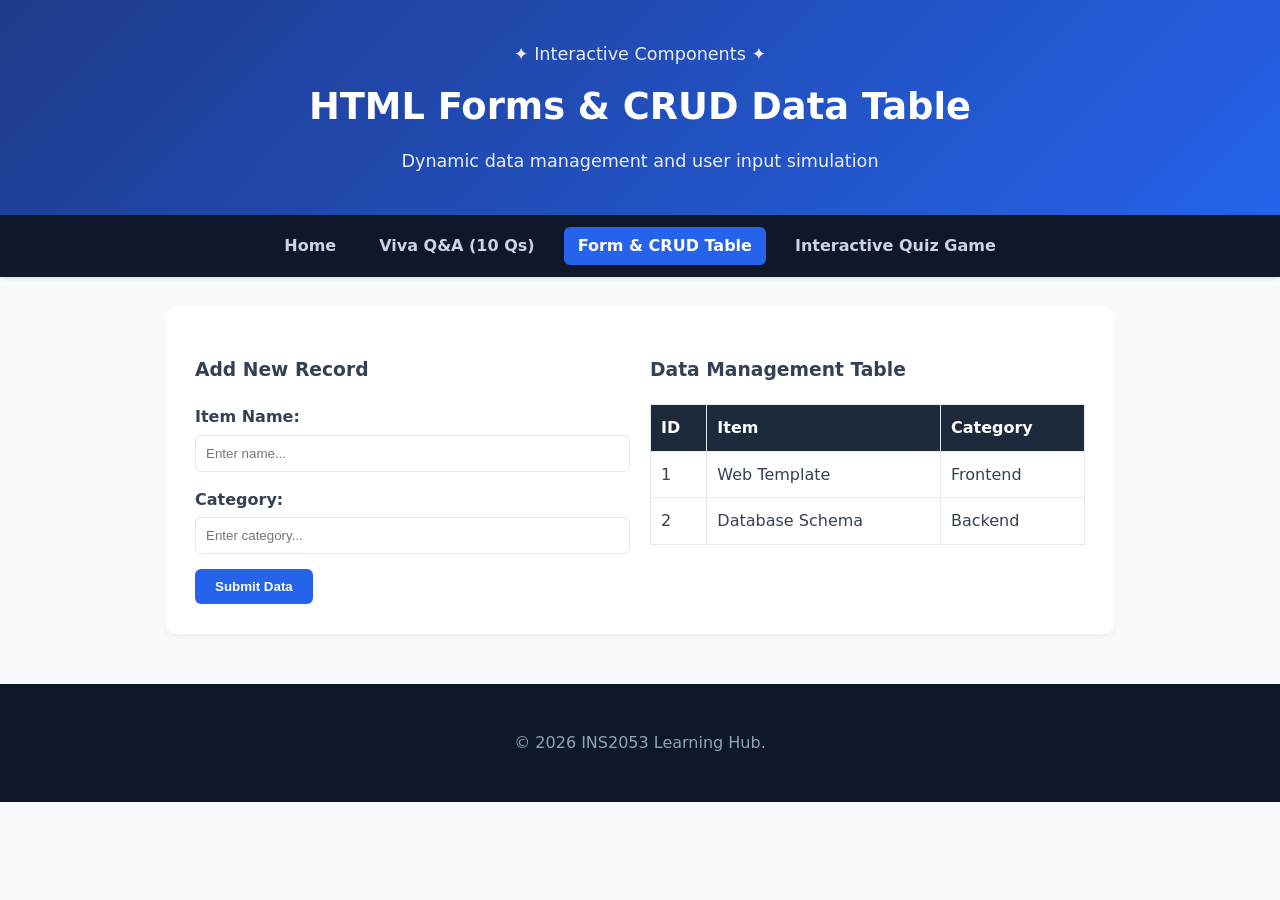
==== crud-form.html @ e2507427 "Save and push all multi-page files" ====
<!DOCTYPE html>
<html lang="en">
<head>
    <meta charset="UTF-8">
    <meta name="viewport" content="width=device-width, initial-scale=1.0">
    <title>Form & CRUD - INS2053 Learning Hub</title>
    <link rel="stylesheet" href="css/style.css">
    <style>
        .grid { display: grid; grid-template-columns: 1fr 1fr; gap: 20px; }
        .form-group { margin-bottom: 15px; }
        .form-group label { display: block; font-weight: 600; margin-bottom: 5px; }
        .form-group input { width: 100%; padding: 10px; border: 1px solid var(--border-color); border-radius: 6px; box-sizing: border-box; }
        .btn { background: var(--primary); color: white; border: none; padding: 10px 20px; border-radius: 6px; cursor: pointer; font-weight: 600; }
        table { width: 100%; border-collapse: collapse; margin-top: 10px; }
        th, td { border: 1px solid var(--border-color); padding: 10px; text-align: left; }
        thead { background: #1e293b; color: white; }
    </style>
</head>
<body>
    <header>
        <p>✦ Interactive Components ✦</p>
        <h1>HTML Forms & CRUD Data Table</h1>
        <p>Dynamic data management and user input simulation</p>
    </header>

    <nav>
        <a href="index.html">Home</a>
        <a href="viva-guide.html">Viva Q&A (10 Qs)</a>
        <a href="crud-form.html" class="active">Form & CRUD Table</a>
        <a href="quiz.html">Interactive Quiz Game</a>
    </nav>

    <div class="container">
        <div class="card grid">
            <div>
                <h3>Add New Record</h3>
                <form>
                    <div class="form-group">
                        <label>Item Name:</label>
                        <input type="text" placeholder="Enter name..." required>
                    </div>
                    <div class="form-group">
                        <label>Category:</label>
                        <input type="text" placeholder="Enter category..." required>
                    </div>
                    <button type="submit" class="btn">Submit Data</button>
                </form>
            </div>
            <div>
                <h3>Data Management Table</h3>
                <table>
                    <thead>
                        <tr><th scope="col">ID</th><th scope="col">Item</th><th scope="col">Category</th></tr>
                    </thead>
                    <tbody>
                        <tr><td>1</td><td>Web Template</td><td>Frontend</td></tr>
                        <tr><td>2</td><td>Database Schema</td><td>Backend</td></tr>
                    </tbody>
                </table>
            </div>
        </div>
    </div>

    <footer>
        <p>&copy; 2026 INS2053 Learning Hub.</p>
    </footer>
</body>
</html>
---- css/style.css ----
:root {
    --primary: #2563eb;
    --primary-dark: #1d4ed8;
    --accent: #0ea5e9;
    --bg-color: #f8fafc;
    --text-color: #334155;
    --card-bg: #ffffff;
    --border-color: #e2e8f0;
}
body {
    font-family: 'Segoe UI', system-ui, -apple-system, sans-serif;
    background-color: var(--bg-color);
    color: var(--text-color);
    line-height: 1.6;
    margin: 0;
    padding: 0;
}
header {
    background: linear-gradient(135deg, #1e3a8a, #2563eb);
    color: white;
    text-align: center;
    padding: 40px 20px;
}
header h1 { margin: 10px 0; font-size: 2.3rem; }
header p { margin: 0; opacity: 0.9; font-size: 1.1rem; }

nav {
    background: #0f172a;
    display: flex;
    justify-content: center;
    gap: 15px;
    padding: 12px 0;
    position: sticky;
    top: 0;
    z-index: 1000;
    box-shadow: 0 2px 4px rgba(0,0,0,0.1);
}
nav a {
    color: #cbd5e1;
    text-decoration: none;
    font-weight: 600;
    padding: 6px 14px;
    border-radius: 6px;
    transition: all 0.2s;
}
nav a:hover, nav a.active {
    color: white;
    background-color: var(--primary);
}

.container {
    max-width: 950px;
    margin: 30px auto;
    padding: 0 20px;
}
.card, .quiz-box, .q-card {
    background: var(--card-bg);
    padding: 30px;
    border-radius: 12px;
    box-shadow: 0 4px 6px -1px rgba(0, 0, 0, 0.05);
    margin-bottom: 25px;
}
.banner-img {
    width: 100%;
    max-height: 300px;
    object-fit: cover;
    border-radius: 8px;
    margin-bottom: 20px;
}
pre {
    background: #0f172a;
    color: #e2e8f0;
    padding: 15px;
    border-radius: 8px;
    overflow-x: auto;
    font-size: 0.9rem;
}
.dialogue {
    background: #f1f5f9;
    border-left: 4px solid var(--accent);
    padding: 15px;
    border-radius: 0 8px 8px 0;
    margin-top: 15px;
}
footer {
    background: #0f172a;
    color: #94a3b8;
    text-align: center;
    padding: 30px 20px;
    margin-top: 50px;
}
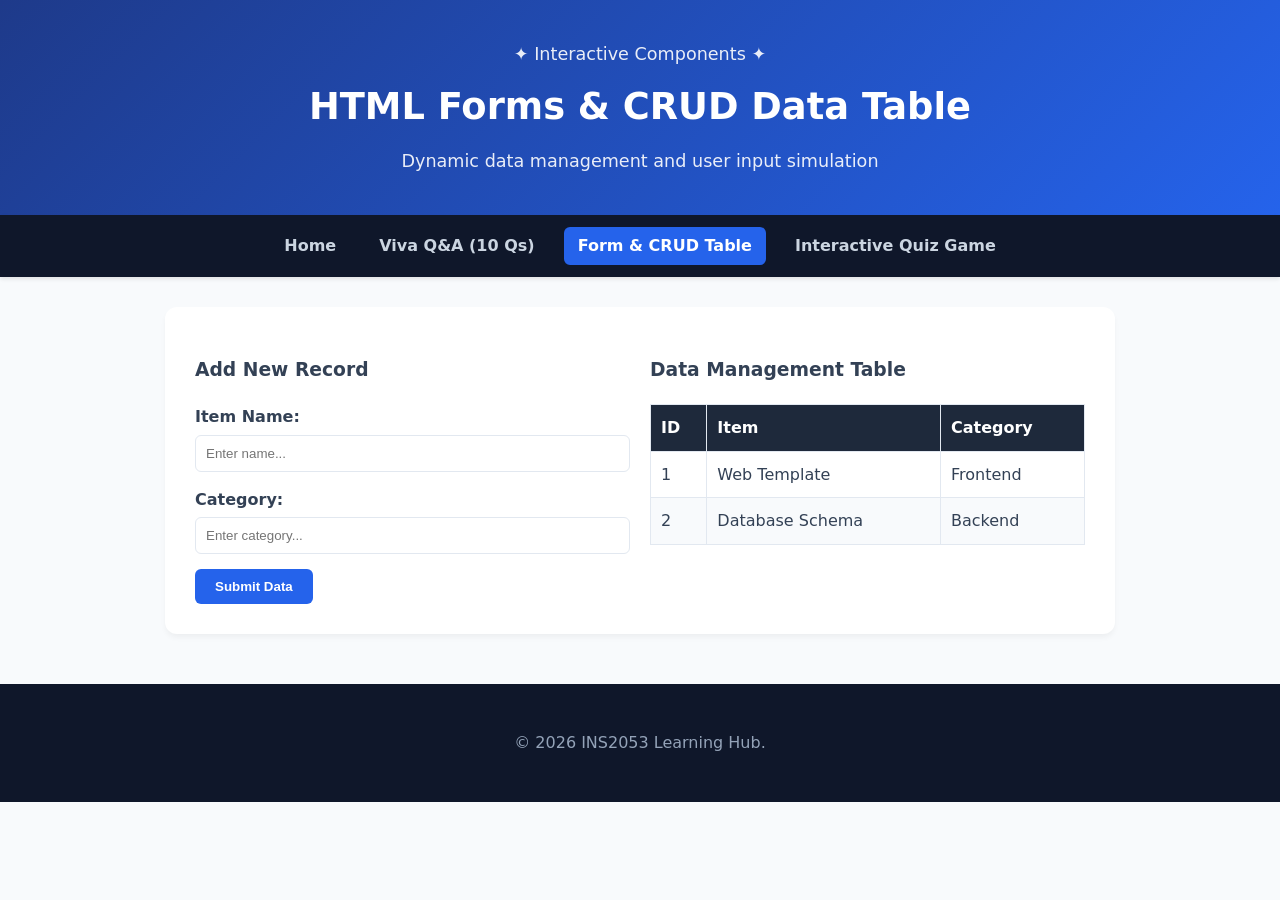
==== commit 27d10d71: "Configure multi-page architecture with separate HTML files" ====
--- a/crud-form.html
+++ b/crud-form.html
@@ -7,13 +7,16 @@
     <link rel="stylesheet" href="css/style.css">
     <style>
         .grid { display: grid; grid-template-columns: 1fr 1fr; gap: 20px; }
+        @media(max-width: 768px) { .grid { grid-template-columns: 1fr; } }
         .form-group { margin-bottom: 15px; }
         .form-group label { display: block; font-weight: 600; margin-bottom: 5px; }
         .form-group input { width: 100%; padding: 10px; border: 1px solid var(--border-color); border-radius: 6px; box-sizing: border-box; }
-        .btn { background: var(--primary); color: white; border: none; padding: 10px 20px; border-radius: 6px; cursor: pointer; font-weight: 600; }
+        .btn { background: var(--primary); color: white; border: none; padding: 10px 20px; border-radius: 6px; font-weight: 600; cursor: pointer; }
+        .btn:hover { background: var(--primary-dark); }
         table { width: 100%; border-collapse: collapse; margin-top: 10px; }
         th, td { border: 1px solid var(--border-color); padding: 10px; text-align: left; }
         thead { background: #1e293b; color: white; }
+        tr:nth-child(even) { background-color: #f8fafc; }
     </style>
 </head>
 <body>
@@ -34,21 +37,21 @@
         <div class="card grid">
             <div>
                 <h3>Add New Record</h3>
-                <form>
+                <form onsubmit="addRow(event)">
                     <div class="form-group">
                         <label>Item Name:</label>
-                        <input type="text" placeholder="Enter name..." required>
+                        <input type="text" id="itemName" placeholder="Enter name..." required>
                     </div>
                     <div class="form-group">
                         <label>Category:</label>
-                        <input type="text" placeholder="Enter category..." required>
+                        <input type="text" id="itemCat" placeholder="Enter category..." required>
                     </div>
                     <button type="submit" class="btn">Submit Data</button>
                 </form>
             </div>
             <div>
                 <h3>Data Management Table</h3>
-                <table>
+                <table id="dataTable">
                     <thead>
                         <tr><th scope="col">ID</th><th scope="col">Item</th><th scope="col">Category</th></tr>
                     </thead>
@@ -64,5 +67,21 @@
     <footer>
         <p>&copy; 2026 INS2053 Learning Hub.</p>
     </footer>
+
+    <script>
+        let rowCount = 2;
+        function addRow(e) {
+            e.preventDefault();
+            const name = document.getElementById('itemName').value;
+            const cat = document.getElementById('itemCat').value;
+            rowCount++;
+            const tbody = document.querySelector('#dataTable tbody');
+            const tr = document.createElement('tr');
+            tr.innerHTML = `<td>${rowCount}</td><td>${name}</td><td>${cat}</td>`;
+            tbody.appendChild(tr);
+            document.getElementById('itemName').value = '';
+            document.getElementById('itemCat').value = '';
+        }
+    </script>
 </body>
 </html>
--- a/css/style.css
+++ b/css/style.css
@@ -53,20 +53,14 @@
     margin: 30px auto;
     padding: 0 20px;
 }
-.card, .quiz-box, .q-card {
+.card, .q-card, .quiz-box {
     background: var(--card-bg);
     padding: 30px;
     border-radius: 12px;
     box-shadow: 0 4px 6px -1px rgba(0, 0, 0, 0.05);
     margin-bottom: 25px;
 }
-.banner-img {
-    width: 100%;
-    max-height: 300px;
-    object-fit: cover;
-    border-radius: 8px;
-    margin-bottom: 20px;
-}
+h2 { color: #1e293b; border-bottom: 2px solid var(--border-color); padding-bottom: 10px; }
 pre {
     background: #0f172a;
     color: #e2e8f0;
@@ -78,9 +72,9 @@
 .dialogue {
     background: #f1f5f9;
     border-left: 4px solid var(--accent);
-    padding: 15px;
-    border-radius: 0 8px 8px 0;
-    margin-top: 15px;
+    padding: 12px 15px;
+    border-radius: 0 6px 6px 0;
+    margin-top: 10px;
 }
 footer {
     background: #0f172a;
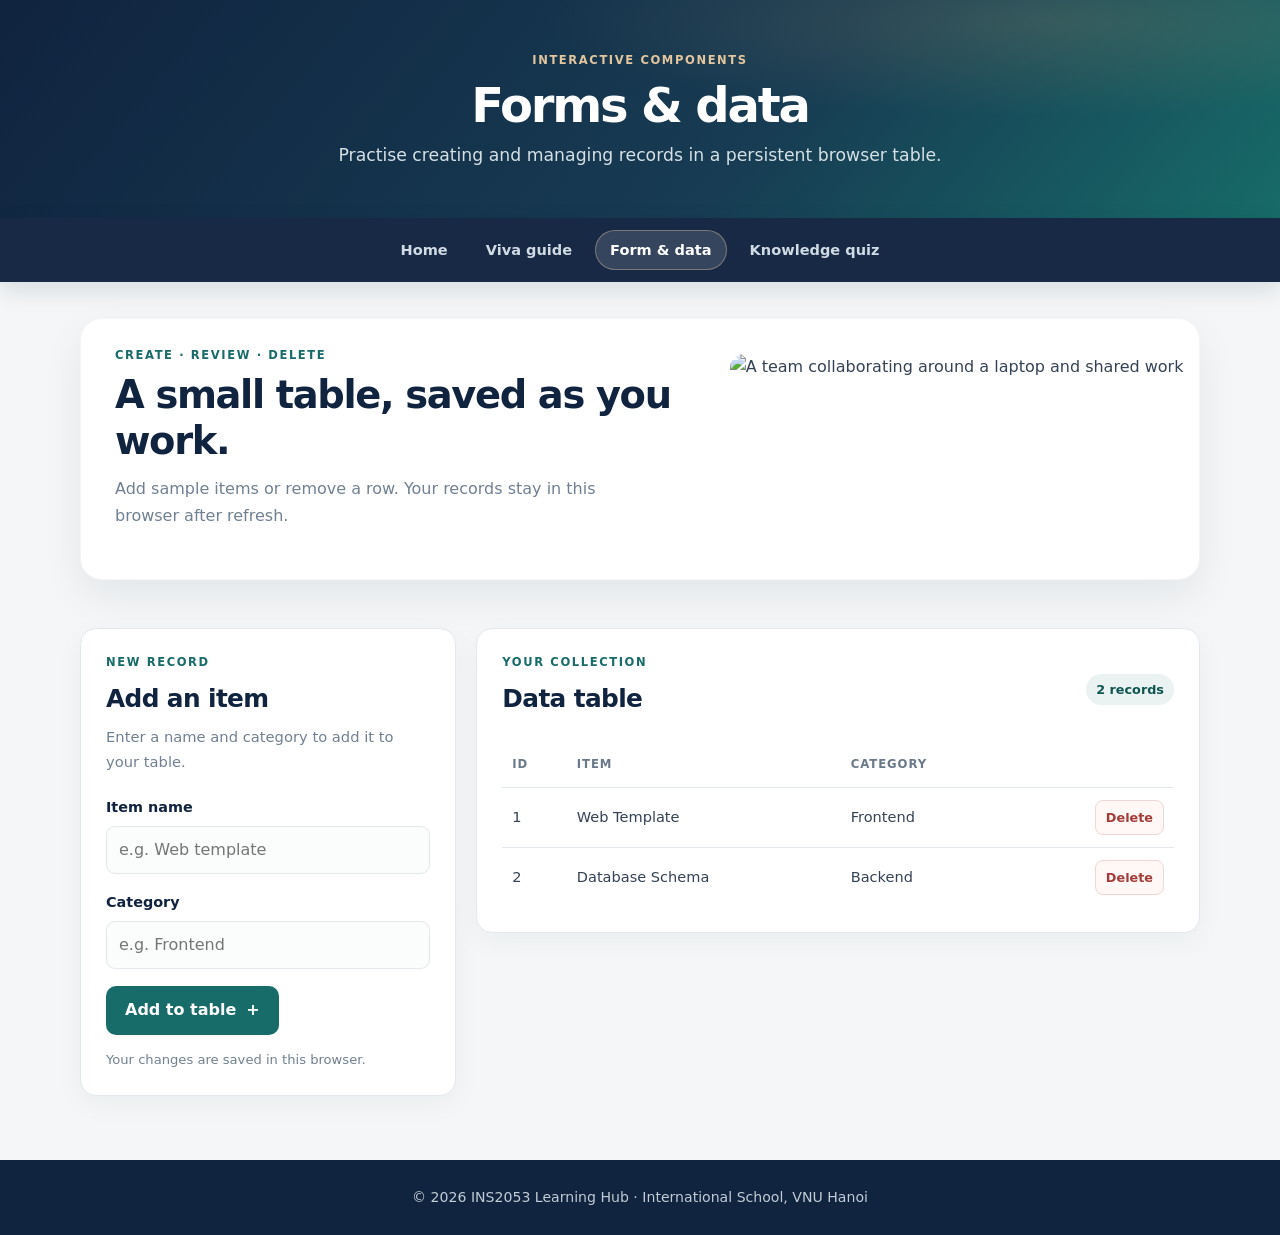
==== commit e8d2c5df: "Enhance UI, add images and advanced interactive features via Antigravity" ====
--- a/crud-form.html
+++ b/crud-form.html
@@ -3,85 +3,166 @@
 <head>
     <meta charset="UTF-8">
     <meta name="viewport" content="width=device-width, initial-scale=1.0">
-    <title>Form & CRUD - INS2053 Learning Hub</title>
+    <meta name="theme-color" content="#10233f">
+    <title>Form &amp; Data - INS2053 Learning Hub</title>
     <link rel="stylesheet" href="css/style.css">
-    <style>
-        .grid { display: grid; grid-template-columns: 1fr 1fr; gap: 20px; }
-        @media(max-width: 768px) { .grid { grid-template-columns: 1fr; } }
-        .form-group { margin-bottom: 15px; }
-        .form-group label { display: block; font-weight: 600; margin-bottom: 5px; }
-        .form-group input { width: 100%; padding: 10px; border: 1px solid var(--border-color); border-radius: 6px; box-sizing: border-box; }
-        .btn { background: var(--primary); color: white; border: none; padding: 10px 20px; border-radius: 6px; font-weight: 600; cursor: pointer; }
-        .btn:hover { background: var(--primary-dark); }
-        table { width: 100%; border-collapse: collapse; margin-top: 10px; }
-        th, td { border: 1px solid var(--border-color); padding: 10px; text-align: left; }
-        thead { background: #1e293b; color: white; }
-        tr:nth-child(even) { background-color: #f8fafc; }
-    </style>
 </head>
 <body>
-    <header>
-        <p>✦ Interactive Components ✦</p>
-        <h1>HTML Forms & CRUD Data Table</h1>
-        <p>Dynamic data management and user input simulation</p>
+    <header class="site-header page-header">
+        <p class="eyebrow">INTERACTIVE COMPONENTS</p>
+        <h1>Forms &amp; data</h1>
+        <p>Practise creating and managing records in a persistent browser table.</p>
     </header>
-
-    <nav>
+    <nav aria-label="Main navigation">
         <a href="index.html">Home</a>
-        <a href="viva-guide.html">Viva Q&A (10 Qs)</a>
-        <a href="crud-form.html" class="active">Form & CRUD Table</a>
-        <a href="quiz.html">Interactive Quiz Game</a>
+        <a href="viva-guide.html">Viva guide</a>
+        <a href="crud-form.html" class="active" aria-current="page">Form &amp; data</a>
+        <a href="quiz.html">Knowledge quiz</a>
     </nav>
 
-    <div class="container">
-        <div class="card grid">
+    <main class="container">
+        <section class="page-intro">
             <div>
-                <h3>Add New Record</h3>
-                <form onsubmit="addRow(event)">
+                <p class="eyebrow">CREATE · REVIEW · DELETE</p>
+                <h2>A small table, saved as you work.</h2>
+                <p>Add sample items or remove a row. Your records stay in this browser after refresh.</p>
+            </div>
+            <img src="https://images.unsplash.com/photo-1553877522-43269d4ea984?auto=format&amp;fit=crop&amp;w=1000&amp;q=85" alt="A team collaborating around a laptop and shared work">
+        </section>
+
+        <div class="crud-layout">
+            <section class="card form-card">
+                <p class="eyebrow">NEW RECORD</p>
+                <h2>Add an item</h2>
+                <p class="muted">Enter a name and category to add it to your table.</p>
+                <form id="recordForm">
                     <div class="form-group">
-                        <label>Item Name:</label>
-                        <input type="text" id="itemName" placeholder="Enter name..." required>
+                        <label for="itemName">Item name</label>
+                        <input type="text" id="itemName" name="itemName" placeholder="e.g. Web template" maxlength="100" required>
                     </div>
                     <div class="form-group">
-                        <label>Category:</label>
-                        <input type="text" id="itemCat" placeholder="Enter category..." required>
+                        <label for="itemCat">Category</label>
+                        <input type="text" id="itemCat" name="itemCat" placeholder="e.g. Frontend" maxlength="60" required>
                     </div>
-                    <button type="submit" class="btn">Submit Data</button>
+                    <button type="submit" class="button">Add to table <span aria-hidden="true">+</span></button>
                 </form>
-            </div>
-            <div>
-                <h3>Data Management Table</h3>
-                <table id="dataTable">
-                    <thead>
-                        <tr><th scope="col">ID</th><th scope="col">Item</th><th scope="col">Category</th></tr>
-                    </thead>
-                    <tbody>
-                        <tr><td>1</td><td>Web Template</td><td>Frontend</td></tr>
-                        <tr><td>2</td><td>Database Schema</td><td>Backend</td></tr>
-                    </tbody>
-                </table>
-            </div>
+                <p id="storageStatus" class="status-message" role="status">Your changes are saved in this browser.</p>
+            </section>
+
+            <section class="card table-card">
+                <div class="table-heading">
+                    <div>
+                        <p class="eyebrow">YOUR COLLECTION</p>
+                        <h2>Data table</h2>
+                    </div>
+                    <span id="recordCount" class="count-badge">0 records</span>
+                </div>
+                <div class="table-scroll">
+                    <table id="dataTable">
+                        <thead>
+                            <tr><th scope="col">ID</th><th scope="col">Item</th><th scope="col">Category</th><th scope="col"><span class="visually-hidden">Actions</span></th></tr>
+                        </thead>
+                        <tbody></tbody>
+                    </table>
+                </div>
+                <p id="emptyTable" class="empty-state" hidden>No records yet. Add your first item using the form.</p>
+            </section>
         </div>
-    </div>
+    </main>
+    <footer><p>&copy; 2026 INS2053 Learning Hub · International School, VNU Hanoi</p></footer>
+    <script>
+        const storageKey = 'ins2053-learning-hub-records';
+        const defaultRecords = [
+            { id: 1, name: 'Web Template', category: 'Frontend' },
+            { id: 2, name: 'Database Schema', category: 'Backend' }
+        ];
+        const form = document.getElementById('recordForm');
+        const tableBody = document.querySelector('#dataTable tbody');
+        const storageStatus = document.getElementById('storageStatus');
+        const recordCount = document.getElementById('recordCount');
+        const emptyTable = document.getElementById('emptyTable');
+        let records = defaultRecords.map((record) => ({ ...record }));
 
-    <footer>
-        <p>&copy; 2026 INS2053 Learning Hub.</p>
-    </footer>
+        function setStatus(message, isError = false) {
+            storageStatus.textContent = message;
+            storageStatus.classList.toggle('status-error', isError);
+        }
 
-    <script>
-        let rowCount = 2;
-        function addRow(e) {
-            e.preventDefault();
-            const name = document.getElementById('itemName').value;
-            const cat = document.getElementById('itemCat').value;
-            rowCount++;
-            const tbody = document.querySelector('#dataTable tbody');
-            const tr = document.createElement('tr');
-            tr.innerHTML = `<td>${rowCount}</td><td>${name}</td><td>${cat}</td>`;
-            tbody.appendChild(tr);
-            document.getElementById('itemName').value = '';
-            document.getElementById('itemCat').value = '';
+        function loadRecords() {
+            try {
+                const savedRecords = localStorage.getItem(storageKey);
+                if (savedRecords === null) return;
+
+                const parsedRecords = JSON.parse(savedRecords);
+                if (!Array.isArray(parsedRecords) || parsedRecords.some((record) =>
+                    !record || !Number.isInteger(record.id) || typeof record.name !== 'string' || typeof record.category !== 'string'
+                )) {
+                    throw new Error('Saved records have an invalid format.');
+                }
+                records = parsedRecords;
+            } catch (error) {
+                setStatus('Saved data could not be loaded. The sample records are shown; changes may not persist.', true);
+                console.error('Unable to load saved records:', error);
+            }
         }
+
+        function saveRecords() {
+            try {
+                localStorage.setItem(storageKey, JSON.stringify(records));
+                setStatus('Your changes are saved in this browser.');
+            } catch (error) {
+                setStatus('Could not save changes in this browser. Check storage settings and try again.', true);
+                console.error('Unable to save records:', error);
+            }
+        }
+
+        function renderRecords() {
+            tableBody.replaceChildren();
+            records.forEach((record) => {
+                const row = document.createElement('tr');
+                [record.id, record.name, record.category].forEach((value) => {
+                    const cell = document.createElement('td');
+                    cell.textContent = value;
+                    row.appendChild(cell);
+                });
+
+                const actionCell = document.createElement('td');
+                actionCell.className = 'action-cell';
+                const deleteButton = document.createElement('button');
+                deleteButton.type = 'button';
+                deleteButton.className = 'delete-button';
+                deleteButton.textContent = 'Delete';
+                deleteButton.setAttribute('aria-label', `Delete ${record.name}`);
+                deleteButton.addEventListener('click', () => {
+                    records = records.filter((item) => item.id !== record.id);
+                    renderRecords();
+                    saveRecords();
+                });
+                actionCell.appendChild(deleteButton);
+                row.appendChild(actionCell);
+                tableBody.appendChild(row);
+            });
+            recordCount.textContent = `${records.length} ${records.length === 1 ? 'record' : 'records'}`;
+            emptyTable.hidden = records.length !== 0;
+        }
+
+        form.addEventListener('submit', (event) => {
+            event.preventDefault();
+            const formData = new FormData(form);
+            const name = formData.get('itemName').trim();
+            const category = formData.get('itemCat').trim();
+            if (!name || !category) return;
+
+            const nextId = records.reduce((highestId, record) => Math.max(highestId, record.id), 0) + 1;
+            records.push({ id: nextId, name, category });
+            renderRecords();
+            saveRecords();
+            form.reset();
+            document.getElementById('itemName').focus();
+        });
+
+        loadRecords();
+        renderRecords();
     </script>
 </body>
-</html>+</html>
--- a/css/style.css
+++ b/css/style.css
@@ -1,85 +1,804 @@
 :root {
-    --primary: #2563eb;
-    --primary-dark: #1d4ed8;
-    --accent: #0ea5e9;
-    --bg-color: #f8fafc;
-    --text-color: #334155;
+    color-scheme: light;
+    --primary: #176b68;
+    --primary-dark: #105552;
+    --navy: #10233f;
+    --accent: #d3a66a;
+    --bg-color: #f4f6f7;
+    --text-color: #344255;
+    --muted-color: #708092;
     --card-bg: #ffffff;
-    --border-color: #e2e8f0;
-}
+    --border-color: #e2e8ec;
+    --shadow: 0 16px 40px rgba(16, 35, 63, 0.07);
+}
+
+* {
+    box-sizing: border-box;
+}
+
+html {
+    scroll-behavior: smooth;
+}
+
 body {
-    font-family: 'Segoe UI', system-ui, -apple-system, sans-serif;
-    background-color: var(--bg-color);
+    min-width: 320px;
+    margin: 0;
+    background: var(--bg-color);
     color: var(--text-color);
-    line-height: 1.6;
-    margin: 0;
-    padding: 0;
-}
-header {
-    background: linear-gradient(135deg, #1e3a8a, #2563eb);
-    color: white;
+    font-family: "Segoe UI", system-ui, -apple-system, BlinkMacSystemFont, sans-serif;
+    font-size: 16px;
+    line-height: 1.65;
+}
+
+a {
+    color: var(--primary);
+}
+
+a:focus-visible,
+button:focus-visible,
+input:focus-visible {
+    outline: 3px solid rgba(211, 166, 106, 0.8);
+    outline-offset: 3px;
+}
+
+.site-header {
+    padding: 66px 24px 60px;
+    background:
+        radial-gradient(ellipse at 82% 10%, rgba(211, 166, 106, 0.17), transparent 34%),
+        linear-gradient(130deg, #10233f 0%, #173c53 60%, #176b68 100%);
+    color: #fff;
     text-align: center;
-    padding: 40px 20px;
-}
-header h1 { margin: 10px 0; font-size: 2.3rem; }
-header p { margin: 0; opacity: 0.9; font-size: 1.1rem; }
+}
+
+.site-header h1 {
+    margin: 9px 0 8px;
+    font-size: clamp(2.15rem, 5vw, 3.55rem);
+    font-weight: 650;
+    letter-spacing: -0.045em;
+    line-height: 1.15;
+}
+
+.site-header > p:last-child {
+    margin: 0;
+    color: #d5e0e5;
+    font-size: 1.08rem;
+}
+
+.eyebrow {
+    margin: 0 0 8px;
+    color: var(--primary);
+    font-size: 0.72rem;
+    font-weight: 750;
+    letter-spacing: 0.14em;
+    line-height: 1.5;
+}
+
+.site-header .eyebrow {
+    color: #e4c69e;
+}
 
 nav {
-    background: #0f172a;
+    position: sticky;
+    z-index: 10;
+    top: 0;
     display: flex;
     justify-content: center;
+    gap: 8px;
+    padding: 12px 20px;
+    background: rgba(16, 35, 63, 0.97);
+    box-shadow: 0 8px 24px rgba(16, 35, 63, 0.12);
+    backdrop-filter: blur(12px);
+}
+
+nav a {
+    padding: 8px 15px;
+    border-radius: 999px;
+    color: #d0dbe3;
+    font-size: 0.91rem;
+    font-weight: 600;
+    text-decoration: none;
+    transition: background-color 160ms ease, color 160ms ease;
+}
+
+nav a:hover,
+nav a.active {
+    background: rgba(255, 255, 255, 0.13);
+    color: #fff;
+}
+
+nav a.active {
+    box-shadow: inset 0 0 0 1px rgba(228, 198, 158, 0.4);
+}
+
+.container {
+    width: min(1120px, 100% - 40px);
+    margin: 36px auto 64px;
+}
+
+.hero-card,
+.page-intro {
+    display: grid;
+    grid-template-columns: 1fr 0.92fr;
+    align-items: center;
+    gap: 34px;
+    overflow: hidden;
+    margin-bottom: 48px;
+    border: 1px solid rgba(16, 35, 63, 0.04);
+    border-radius: 22px;
+    background: var(--card-bg);
+    box-shadow: var(--shadow);
+}
+
+.hero-card {
+    min-height: 350px;
+    padding: 34px 0 34px 42px;
+}
+
+.hero-copy h2,
+.page-intro h2 {
+    margin: 0 0 12px;
+    color: var(--navy);
+    font-size: clamp(1.75rem, 3vw, 2.45rem);
+    letter-spacing: -0.035em;
+    line-height: 1.2;
+}
+
+.hero-copy > p:not(.eyebrow),
+.page-intro > div > p:not(.eyebrow) {
+    max-width: 500px;
+    margin: 0 0 22px;
+    color: var(--muted-color);
+}
+
+.hero-image {
+    width: 100%;
+    height: 282px;
+    object-fit: cover;
+    border-radius: 16px 0 0 16px;
+}
+
+.button-link,
+.button {
+    display: inline-flex;
+    align-items: center;
+    justify-content: center;
+    gap: 10px;
+    min-height: 46px;
+    padding: 11px 19px;
+    border: 0;
+    border-radius: 10px;
+    background: var(--primary);
+    color: #fff;
+    font: inherit;
+    font-weight: 650;
+    text-decoration: none;
+    cursor: pointer;
+    transition: transform 160ms ease, background-color 160ms ease, box-shadow 160ms ease;
+}
+
+.button-link:hover,
+.button:hover {
+    transform: translateY(-1px);
+    background: var(--primary-dark);
+    box-shadow: 0 8px 18px rgba(23, 107, 104, 0.2);
+}
+
+.section-heading {
+    margin-bottom: 20px;
+}
+
+.section-heading h2,
+.resource-card h2,
+.card h2 {
+    margin: 0;
+    color: var(--navy);
+    font-size: 1.55rem;
+    letter-spacing: -0.025em;
+}
+
+.feature-grid {
+    display: grid;
+    grid-template-columns: repeat(3, 1fr);
+    gap: 18px;
+    margin-bottom: 24px;
+}
+
+.feature-card {
+    display: flex;
+    min-height: 230px;
+    flex-direction: column;
+    align-items: flex-start;
+    padding: 25px;
+    border: 1px solid var(--border-color);
+    border-radius: 16px;
+    background: var(--card-bg);
+    color: inherit;
+    text-decoration: none;
+    box-shadow: 0 8px 24px rgba(16, 35, 63, 0.04);
+    transition: transform 180ms ease, box-shadow 180ms ease;
+}
+
+.feature-card:hover {
+    transform: translateY(-3px);
+    box-shadow: var(--shadow);
+}
+
+.feature-number {
+    color: var(--accent);
+    font-size: 0.8rem;
+    font-weight: 750;
+    letter-spacing: 0.12em;
+}
+
+.feature-card h3 {
+    margin: 15px 0 5px;
+    color: var(--navy);
+    font-size: 1.15rem;
+}
+
+.feature-card p {
+    margin: 0 0 18px;
+    color: var(--muted-color);
+    font-size: 0.93rem;
+}
+
+.text-link {
+    margin-top: auto;
+    color: var(--primary);
+    font-size: 0.9rem;
+    font-weight: 700;
+}
+
+.resource-card {
+    display: flex;
+    align-items: center;
+    justify-content: space-between;
+    gap: 24px;
+    padding: 27px 30px;
+    border-radius: 16px;
+    background: #eaf0ef;
+}
+
+.resource-card p:not(.eyebrow) {
+    margin: 5px 0 0;
+    color: var(--muted-color);
+}
+
+.resource-links {
+    display: grid;
+    flex: 0 0 auto;
+    gap: 8px;
+}
+
+.resource-links a {
+    font-weight: 650;
+    text-decoration: none;
+}
+
+.page-header {
+    padding-top: 52px;
+    padding-bottom: 48px;
+}
+
+.page-header h1 {
+    font-size: clamp(2rem, 4vw, 3rem);
+}
+
+.page-intro {
+    min-height: 245px;
+    grid-template-columns: 1fr 0.8fr;
+    gap: 28px;
+    padding: 28px 0 28px 34px;
+}
+
+.page-intro img {
+    width: 100%;
+    height: 190px;
+    object-fit: cover;
+    border-radius: 14px 0 0 14px;
+}
+
+.search-panel,
+.card,
+.q-card,
+.quiz-question,
+.score-card {
+    border: 1px solid var(--border-color);
+    border-radius: 16px;
+    background: var(--card-bg);
+    box-shadow: 0 8px 28px rgba(16, 35, 63, 0.045);
+}
+
+.search-panel {
+    display: grid;
+    grid-template-columns: 1fr auto;
+    align-items: center;
+    gap: 3px 14px;
+    margin-bottom: 20px;
+    padding: 17px 20px;
+}
+
+.search-panel label {
+    color: var(--navy);
+    font-size: 0.9rem;
+    font-weight: 700;
+}
+
+.search-panel input {
+    grid-column: 1 / -1;
+    width: 100%;
+    min-height: 46px;
+    padding: 10px 14px;
+    border: 1px solid var(--border-color);
+    border-radius: 9px;
+    background: #fbfcfc;
+    color: var(--text-color);
+    font: inherit;
+}
+
+.search-status {
+    grid-column: 1 / -1;
+    margin: 0;
+    color: var(--muted-color);
+    font-size: 0.82rem;
+}
+
+.question-list {
+    display: grid;
+    grid-template-columns: minmax(0, 1fr);
+    gap: 16px;
+}
+
+.q-card {
+    min-width: 0;
+    padding: 25px 28px;
+}
+
+.question-label {
+    display: block;
+    margin-bottom: 7px;
+    color: var(--primary);
+    font-size: 0.7rem;
+    font-weight: 750;
+    letter-spacing: 0.13em;
+}
+
+.q-card h3 {
+    margin: 0 0 10px;
+    color: var(--navy);
+    font-size: 1.13rem;
+    line-height: 1.5;
+}
+
+.q-card p {
+    margin: 0 0 12px;
+}
+
+code {
+    color: #115b59;
+    font-family: "Cascadia Code", "SFMono-Regular", Consolas, monospace;
+    font-size: 0.92em;
+}
+
+pre {
+    overflow-x: auto;
+    margin: 13px 0 0;
+    padding: 15px 17px;
+    border-radius: 10px;
+    background: #12233b;
+    color: #e2eaf0;
+    font-size: 0.86rem;
+    line-height: 1.55;
+    tab-size: 2;
+}
+
+pre code {
+    color: inherit;
+}
+
+.empty-state {
+    margin: 0;
+    padding: 20px;
+    border: 1px dashed #cbd6da;
+    border-radius: 12px;
+    color: var(--muted-color);
+    text-align: center;
+}
+
+.crud-layout {
+    display: grid;
+    grid-template-columns: minmax(260px, 0.78fr) minmax(0, 1.5fr);
+    align-items: start;
+    gap: 20px;
+}
+
+.card {
+    padding: 25px;
+}
+
+.form-card h2,
+.table-card h2 {
+    margin-bottom: 5px;
+}
+
+.muted {
+    margin: 0 0 22px;
+    color: var(--muted-color);
+    font-size: 0.92rem;
+}
+
+.form-group {
+    margin-bottom: 17px;
+}
+
+.form-group label,
+.search-panel label {
+    display: block;
+}
+
+.form-group label {
+    margin-bottom: 6px;
+    color: var(--navy);
+    font-size: 0.9rem;
+    font-weight: 650;
+}
+
+.form-group input {
+    width: 100%;
+    min-height: 46px;
+    padding: 10px 12px;
+    border: 1px solid var(--border-color);
+    border-radius: 9px;
+    background: #fbfcfc;
+    color: var(--text-color);
+    font: inherit;
+}
+
+.form-group input:focus,
+.search-panel input:focus {
+    border-color: var(--primary);
+}
+
+.status-message {
+    margin: 14px 0 0;
+    color: var(--muted-color);
+    font-size: 0.82rem;
+}
+
+.status-error {
+    color: #a63c38;
+}
+
+.table-heading {
+    display: flex;
+    align-items: center;
+    justify-content: space-between;
+    gap: 12px;
+    margin-bottom: 18px;
+}
+
+.count-badge {
+    padding: 5px 10px;
+    border-radius: 999px;
+    background: #eaf3f1;
+    color: var(--primary-dark);
+    font-size: 0.8rem;
+    font-weight: 700;
+    white-space: nowrap;
+}
+
+.table-scroll {
+    overflow-x: auto;
+}
+
+table {
+    width: 100%;
+    border-collapse: collapse;
+    text-align: left;
+}
+
+th,
+td {
+    padding: 12px 10px;
+    border-bottom: 1px solid var(--border-color);
+    vertical-align: middle;
+}
+
+th {
+    color: #69798a;
+    font-size: 0.73rem;
+    font-weight: 750;
+    letter-spacing: 0.08em;
+    text-transform: uppercase;
+}
+
+td {
+    color: var(--text-color);
+    font-size: 0.91rem;
+}
+
+tbody tr:last-child td {
+    border-bottom: 0;
+}
+
+.action-cell {
+    text-align: right;
+}
+
+.delete-button {
+    padding: 6px 10px;
+    border: 1px solid #f1d7d4;
+    border-radius: 8px;
+    background: #fff8f7;
+    color: #a63c38;
+    font: inherit;
+    font-size: 0.8rem;
+    font-weight: 650;
+    cursor: pointer;
+}
+
+.delete-button:hover {
+    background: #fcebea;
+}
+
+.visually-hidden {
+    position: absolute;
+    width: 1px;
+    height: 1px;
+    overflow: hidden;
+    clip: rect(0, 0, 0, 0);
+    white-space: nowrap;
+    clip-path: inset(50%);
+}
+
+.score-card {
+    display: flex;
+    align-items: center;
     gap: 15px;
-    padding: 12px 0;
-    position: sticky;
-    top: 0;
-    z-index: 1000;
-    box-shadow: 0 2px 4px rgba(0,0,0,0.1);
-}
-nav a {
-    color: #cbd5e1;
-    text-decoration: none;
-    font-weight: 600;
-    padding: 6px 14px;
-    border-radius: 6px;
-    transition: all 0.2s;
-}
-nav a:hover, nav a.active {
-    color: white;
-    background-color: var(--primary);
-}
-
-.container {
-    max-width: 950px;
-    margin: 30px auto;
-    padding: 0 20px;
-}
-.card, .q-card, .quiz-box {
-    background: var(--card-bg);
-    padding: 30px;
-    border-radius: 12px;
-    box-shadow: 0 4px 6px -1px rgba(0, 0, 0, 0.05);
-    margin-bottom: 25px;
-}
-h2 { color: #1e293b; border-bottom: 2px solid var(--border-color); padding-bottom: 10px; }
-pre {
-    background: #0f172a;
-    color: #e2e8f0;
-    padding: 15px;
-    border-radius: 8px;
-    overflow-x: auto;
-    font-size: 0.9rem;
-}
-.dialogue {
-    background: #f1f5f9;
-    border-left: 4px solid var(--accent);
-    padding: 12px 15px;
-    border-radius: 0 6px 6px 0;
-    margin-top: 10px;
-}
+    margin-bottom: 18px;
+    padding: 18px 22px;
+    background: #edf4f2;
+}
+
+.score-icon {
+    display: grid;
+    width: 42px;
+    height: 42px;
+    flex: 0 0 auto;
+    place-items: center;
+    border-radius: 13px;
+    background: #d9eae5;
+    color: var(--primary);
+}
+
+.score-card .eyebrow {
+    margin-bottom: 2px;
+}
+
+.score-card p:last-child {
+    margin: 0;
+    color: var(--navy);
+    font-weight: 650;
+}
+
+.quiz-list {
+    display: grid;
+    gap: 15px;
+}
+
+.quiz-question {
+    min-width: 0;
+    margin: 0;
+    padding: 22px 24px;
+}
+
+.quiz-question legend {
+    width: 100%;
+    padding: 0;
+    color: var(--navy);
+    font-size: 1.03rem;
+    font-weight: 700;
+}
+
+.quiz-question legend .question-label {
+    margin-bottom: 4px;
+}
+
+.option {
+    display: flex;
+    align-items: center;
+    gap: 11px;
+    margin-top: 9px;
+    padding: 10px 12px;
+    border: 1px solid var(--border-color);
+    border-radius: 9px;
+    background: #fafcfc;
+    cursor: pointer;
+    transition: border-color 150ms ease, background-color 150ms ease;
+}
+
+.option:hover {
+    border-color: #a8c9c4;
+    background: #f2f8f6;
+}
+
+.option input {
+    width: 16px;
+    height: 16px;
+    margin: 0;
+    accent-color: var(--primary);
+}
+
+.option input:disabled {
+    cursor: not-allowed;
+}
+
+.quiz-actions {
+    display: flex;
+    flex-wrap: wrap;
+    gap: 10px;
+}
+
+.button-secondary {
+    border: 1px solid var(--border-color);
+    background: #fff;
+    color: var(--navy);
+}
+
+.button-secondary:hover {
+    background: #f0f3f5;
+    color: var(--navy);
+    box-shadow: none;
+}
+
+.quiz-result {
+    display: none;
+    margin: 0;
+    padding: 14px 16px;
+    border-radius: 10px;
+    background: #fff2e8;
+    color: #865326;
+    font-weight: 650;
+}
+
+.quiz-result.is-visible {
+    display: block;
+}
+
+.quiz-result.result-success {
+    background: #eaf5ee;
+    color: #236742;
+}
+
 footer {
-    background: #0f172a;
-    color: #94a3b8;
+    padding: 26px 20px;
+    background: var(--navy);
+    color: #c1ccd5;
     text-align: center;
-    padding: 30px 20px;
-    margin-top: 50px;
-}+}
+
+footer p {
+    margin: 0;
+    font-size: 0.88rem;
+}
+
+[hidden] {
+    display: none !important;
+}
+
+@media (max-width: 760px) {
+    .container {
+        width: min(100% - 28px, 620px);
+        margin-top: 24px;
+        margin-bottom: 44px;
+    }
+
+    .site-header {
+        padding: 48px 20px 42px;
+    }
+
+    nav {
+        gap: 4px;
+        justify-content: flex-start;
+        overflow-x: auto;
+        padding: 10px 12px;
+        scrollbar-width: none;
+    }
+
+    nav::-webkit-scrollbar {
+        display: none;
+    }
+
+    nav a {
+        flex: 0 0 auto;
+        padding: 8px 12px;
+        font-size: 0.84rem;
+    }
+
+    .hero-card,
+    .page-intro {
+        grid-template-columns: 1fr;
+        gap: 21px;
+        padding: 26px;
+    }
+
+    .hero-image,
+    .page-intro img {
+        height: 220px;
+        border-radius: 13px;
+    }
+
+    .feature-grid {
+        grid-template-columns: 1fr;
+        gap: 12px;
+    }
+
+    .feature-card {
+        min-height: 0;
+    }
+
+    .resource-card {
+        align-items: flex-start;
+        flex-direction: column;
+        padding: 24px;
+    }
+
+    .crud-layout {
+        grid-template-columns: 1fr;
+    }
+}
+
+@media (max-width: 480px) {
+    .container {
+        width: calc(100% - 24px);
+    }
+
+    .site-header {
+        padding: 40px 16px 36px;
+    }
+
+    .site-header > p:last-child {
+        font-size: 0.96rem;
+    }
+
+    .hero-card,
+    .page-intro {
+        padding: 21px;
+        border-radius: 16px;
+    }
+
+    .hero-image,
+    .page-intro img {
+        height: 175px;
+    }
+
+    .q-card,
+    .card,
+    .quiz-question {
+        padding: 19px;
+    }
+
+    .search-panel {
+        padding: 15px;
+    }
+
+    .table-heading {
+        align-items: flex-start;
+        flex-direction: column;
+    }
+
+    th,
+    td {
+        padding: 10px 7px;
+        font-size: 0.82rem;
+    }
+}
+
+@media (prefers-reduced-motion: reduce) {
+    *,
+    *::before,
+    *::after {
+        scroll-behavior: auto !important;
+        transition-duration: 0.01ms !important;
+    }
+}
